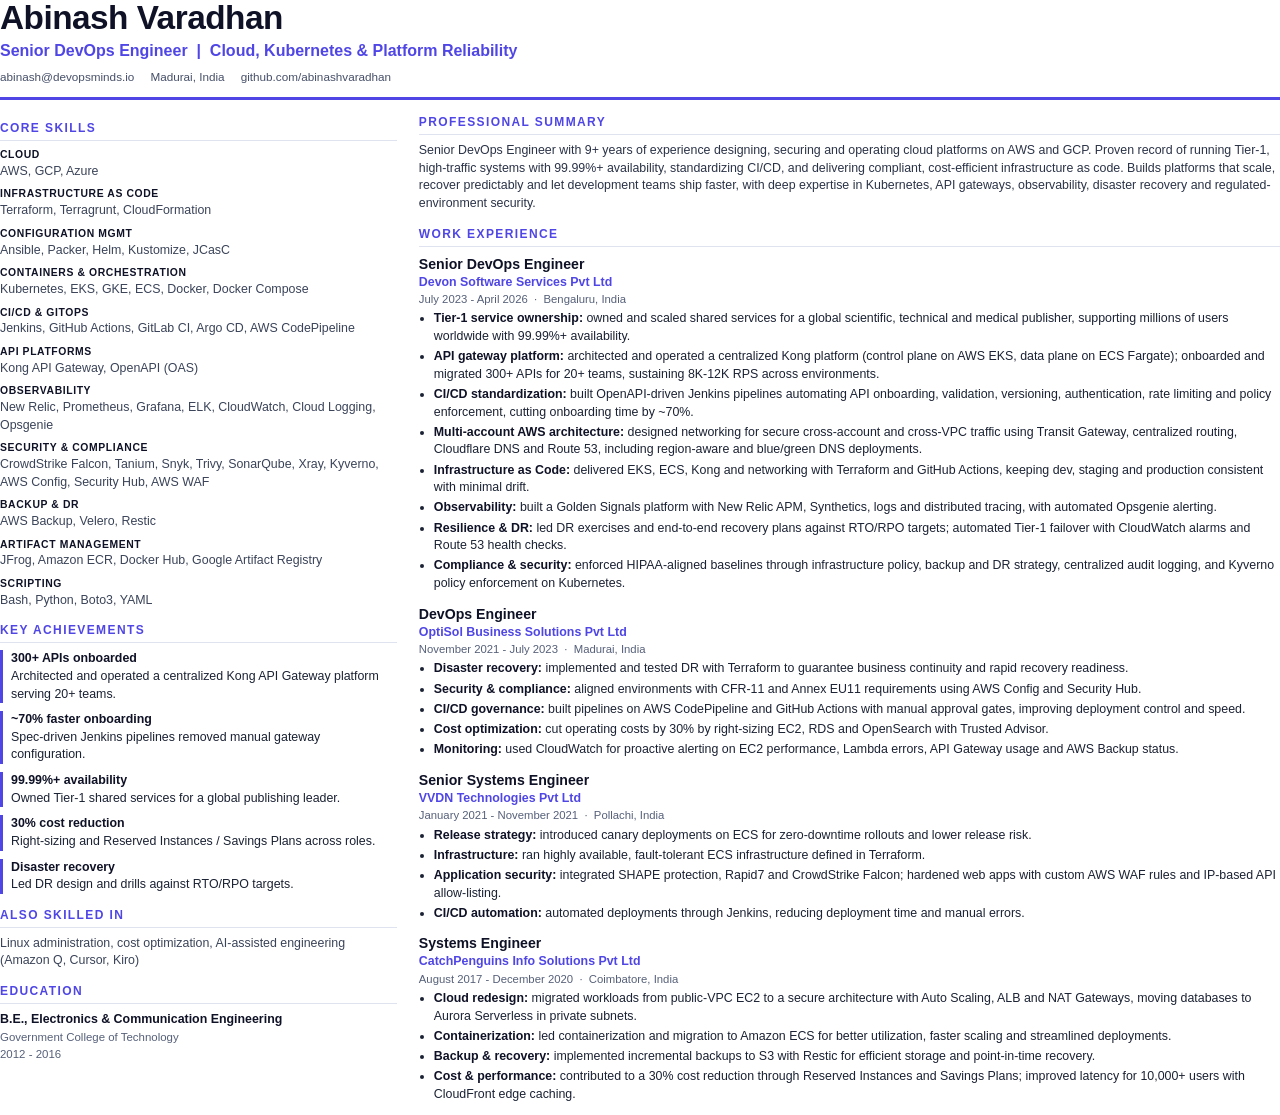
==== resume/resume.html @ 85aef24b "Modernize portfolio: new design, experience section, contact form, rebuilt resume Co-authored-by: Co" ====
<!DOCTYPE html>
<html lang="en">
<head>
<meta charset="UTF-8" />
<title>Abinash Varadhan - Senior DevOps Engineer</title>
<style>
  @page { size: A4; margin: 13mm 14mm; }
  * { box-sizing: border-box; margin: 0; padding: 0; }
  body {
    font-family: -apple-system, "Helvetica Neue", Arial, sans-serif;
    font-size: 9.3pt; line-height: 1.42; color: #1b2233;
  }
  header { padding-bottom: 11px; border-bottom: 3px solid #4f46e5; margin-bottom: 4px; }
  h1 { font-size: 25pt; letter-spacing: -0.5px; line-height: 1.1; color: #0f1226; }
  .role { font-size: 12pt; font-weight: 600; color: #4f46e5; margin-top: 3px; }
  .contact { margin-top: 7px; font-size: 8.8pt; color: #475069; display: flex; flex-wrap: wrap; gap: 3px 16px; }
  .layout { display: grid; grid-template-columns: 31% 1fr; gap: 0 22px; }
  aside { padding-top: 6px; }
  h2 {
    font-size: 9pt; text-transform: uppercase; letter-spacing: 1.4px; color: #4f46e5;
    border-bottom: 1px solid #dfe3f0; padding-bottom: 3px; margin: 13px 0 7px;
  }
  aside h2:first-child, main h2:first-child { margin-top: 10px; }
  .sk { margin-bottom: 7px; break-inside: avoid; }
  .sk b { display: block; font-size: 7.8pt; text-transform: uppercase; letter-spacing: 0.6px; color: #0f1226; }
  .sk span { color: #3a4358; }
  .ach { margin-bottom: 8px; padding-left: 8px; border-left: 3px solid #4f46e5; break-inside: avoid; }
  .ach b { display: block; color: #0f1226; }
  .edu b { display: block; color: #0f1226; }
  .edu span { color: #566079; font-size: 8.6pt; }
  .job { margin-bottom: 11px; }
  .job-head { break-after: avoid; }
  .job-head h3 { font-size: 10.6pt; color: #0f1226; }
  .job-head .org { font-weight: 700; color: #4f46e5; }
  .meta { font-size: 8.5pt; color: #566079; margin-bottom: 3px; }
  ul { margin: 3px 0 0 15px; }
  li { margin-bottom: 2.6px; }
  li b { color: #0f1226; }
  p.summary { color: #2b3347; margin-top: 2px; }
</style>
</head>
<body>
<header>
  <h1>Abinash Varadhan</h1>
  <div class="role">Senior DevOps Engineer &nbsp;|&nbsp; Cloud, Kubernetes &amp; Platform Reliability</div>
  <div class="contact">
    <span>abinash@devopsminds.io</span>
    <span>Madurai, India</span>
    <span>github.com/abinashvaradhan</span>
  </div>
</header>

<div class="layout">
<aside>
  <h2>Core Skills</h2>
  <div class="sk"><b>Cloud</b><span>AWS, GCP, Azure</span></div>
  <div class="sk"><b>Infrastructure as Code</b><span>Terraform, Terragrunt, CloudFormation</span></div>
  <div class="sk"><b>Configuration Mgmt</b><span>Ansible, Packer, Helm, Kustomize, JCasC</span></div>
  <div class="sk"><b>Containers &amp; Orchestration</b><span>Kubernetes, EKS, GKE, ECS, Docker, Docker Compose</span></div>
  <div class="sk"><b>CI/CD &amp; GitOps</b><span>Jenkins, GitHub Actions, GitLab CI, Argo CD, AWS CodePipeline</span></div>
  <div class="sk"><b>API Platforms</b><span>Kong API Gateway, OpenAPI (OAS)</span></div>
  <div class="sk"><b>Observability</b><span>New Relic, Prometheus, Grafana, ELK, CloudWatch, Cloud Logging, Opsgenie</span></div>
  <div class="sk"><b>Security &amp; Compliance</b><span>CrowdStrike Falcon, Tanium, Snyk, Trivy, SonarQube, Xray, Kyverno, AWS Config, Security Hub, AWS WAF</span></div>
  <div class="sk"><b>Backup &amp; DR</b><span>AWS Backup, Velero, Restic</span></div>
  <div class="sk"><b>Artifact Management</b><span>JFrog, Amazon ECR, Docker Hub, Google Artifact Registry</span></div>
  <div class="sk"><b>Scripting</b><span>Bash, Python, Boto3, YAML</span></div>

  <h2>Key Achievements</h2>
  <div class="ach"><b>300+ APIs onboarded</b>Architected and operated a centralized Kong API Gateway platform serving 20+ teams.</div>
  <div class="ach"><b>~70% faster onboarding</b>Spec-driven Jenkins pipelines removed manual gateway configuration.</div>
  <div class="ach"><b>99.99%+ availability</b>Owned Tier-1 shared services for a global publishing leader.</div>
  <div class="ach"><b>30% cost reduction</b>Right-sizing and Reserved Instances / Savings Plans across roles.</div>
  <div class="ach"><b>Disaster recovery</b>Led DR design and drills against RTO/RPO targets.</div>

  <h2>Also Skilled In</h2>
  <div class="sk"><span>Linux administration, cost optimization, AI-assisted engineering (Amazon Q, Cursor, Kiro)</span></div>

  <h2>Education</h2>
  <div class="edu"><b>B.E., Electronics &amp; Communication Engineering</b>
  <span>Government College of Technology<br>2012 - 2016</span></div>
</aside>

<main>
  <h2>Professional Summary</h2>
  <p class="summary">
    Senior DevOps Engineer with 9+ years of experience designing, securing and operating cloud platforms on AWS and GCP.
    Proven record of running Tier-1, high-traffic systems with 99.99%+ availability, standardizing CI/CD, and delivering
    compliant, cost-efficient infrastructure as code. Builds platforms that scale, recover predictably and let
    development teams ship faster, with deep expertise in Kubernetes, API gateways, observability, disaster recovery
    and regulated-environment security.
  </p>

  <h2>Work Experience</h2>

  <div class="job">
    <div class="job-head"><h3>Senior DevOps Engineer</h3><span class="org">Devon Software Services Pvt Ltd</span></div>
    <div class="meta">July 2023 - April 2026 &nbsp;&middot;&nbsp; Bengaluru, India</div>
    <ul>
      <li><b>Tier-1 service ownership:</b> owned and scaled shared services for a global scientific, technical and medical publisher, supporting millions of users worldwide with 99.99%+ availability.</li>
      <li><b>API gateway platform:</b> architected and operated a centralized Kong platform (control plane on AWS EKS, data plane on ECS Fargate); onboarded and migrated 300+ APIs for 20+ teams, sustaining 8K-12K RPS across environments.</li>
      <li><b>CI/CD standardization:</b> built OpenAPI-driven Jenkins pipelines automating API onboarding, validation, versioning, authentication, rate limiting and policy enforcement, cutting onboarding time by ~70%.</li>
      <li><b>Multi-account AWS architecture:</b> designed networking for secure cross-account and cross-VPC traffic using Transit Gateway, centralized routing, Cloudflare DNS and Route 53, including region-aware and blue/green DNS deployments.</li>
      <li><b>Infrastructure as Code:</b> delivered EKS, ECS, Kong and networking with Terraform and GitHub Actions, keeping dev, staging and production consistent with minimal drift.</li>
      <li><b>Observability:</b> built a Golden Signals platform with New Relic APM, Synthetics, logs and distributed tracing, with automated Opsgenie alerting.</li>
      <li><b>Resilience &amp; DR:</b> led DR exercises and end-to-end recovery plans against RTO/RPO targets; automated Tier-1 failover with CloudWatch alarms and Route 53 health checks.</li>
      <li><b>Compliance &amp; security:</b> enforced HIPAA-aligned baselines through infrastructure policy, backup and DR strategy, centralized audit logging, and Kyverno policy enforcement on Kubernetes.</li>
    </ul>
  </div>

  <div class="job">
    <div class="job-head"><h3>DevOps Engineer</h3><span class="org">OptiSol Business Solutions Pvt Ltd</span></div>
    <div class="meta">November 2021 - July 2023 &nbsp;&middot;&nbsp; Madurai, India</div>
    <ul>
      <li><b>Disaster recovery:</b> implemented and tested DR with Terraform to guarantee business continuity and rapid recovery readiness.</li>
      <li><b>Security &amp; compliance:</b> aligned environments with CFR-11 and Annex EU11 requirements using AWS Config and Security Hub.</li>
      <li><b>CI/CD governance:</b> built pipelines on AWS CodePipeline and GitHub Actions with manual approval gates, improving deployment control and speed.</li>
      <li><b>Cost optimization:</b> cut operating costs by 30% by right-sizing EC2, RDS and OpenSearch with Trusted Advisor.</li>
      <li><b>Monitoring:</b> used CloudWatch for proactive alerting on EC2 performance, Lambda errors, API Gateway usage and AWS Backup status.</li>
    </ul>
  </div>

  <div class="job">
    <div class="job-head"><h3>Senior Systems Engineer</h3><span class="org">VVDN Technologies Pvt Ltd</span></div>
    <div class="meta">January 2021 - November 2021 &nbsp;&middot;&nbsp; Pollachi, India</div>
    <ul>
      <li><b>Release strategy:</b> introduced canary deployments on ECS for zero-downtime rollouts and lower release risk.</li>
      <li><b>Infrastructure:</b> ran highly available, fault-tolerant ECS infrastructure defined in Terraform.</li>
      <li><b>Application security:</b> integrated SHAPE protection, Rapid7 and CrowdStrike Falcon; hardened web apps with custom AWS WAF rules and IP-based API allow-listing.</li>
      <li><b>CI/CD automation:</b> automated deployments through Jenkins, reducing deployment time and manual errors.</li>
    </ul>
  </div>

  <div class="job">
    <div class="job-head"><h3>Systems Engineer</h3><span class="org">CatchPenguins Info Solutions Pvt Ltd</span></div>
    <div class="meta">August 2017 - December 2020 &nbsp;&middot;&nbsp; Coimbatore, India</div>
    <ul>
      <li><b>Cloud redesign:</b> migrated workloads from public-VPC EC2 to a secure architecture with Auto Scaling, ALB and NAT Gateways, moving databases to Aurora Serverless in private subnets.</li>
      <li><b>Containerization:</b> led containerization and migration to Amazon ECS for better utilization, faster scaling and streamlined deployments.</li>
      <li><b>Backup &amp; recovery:</b> implemented incremental backups to S3 with Restic for efficient storage and point-in-time recovery.</li>
      <li><b>Cost &amp; performance:</b> contributed to a 30% cost reduction through Reserved Instances and Savings Plans; improved latency for 10,000+ users with CloudFront edge caching.</li>
    </ul>
  </div>
</main>
</div>
</body>
</html>
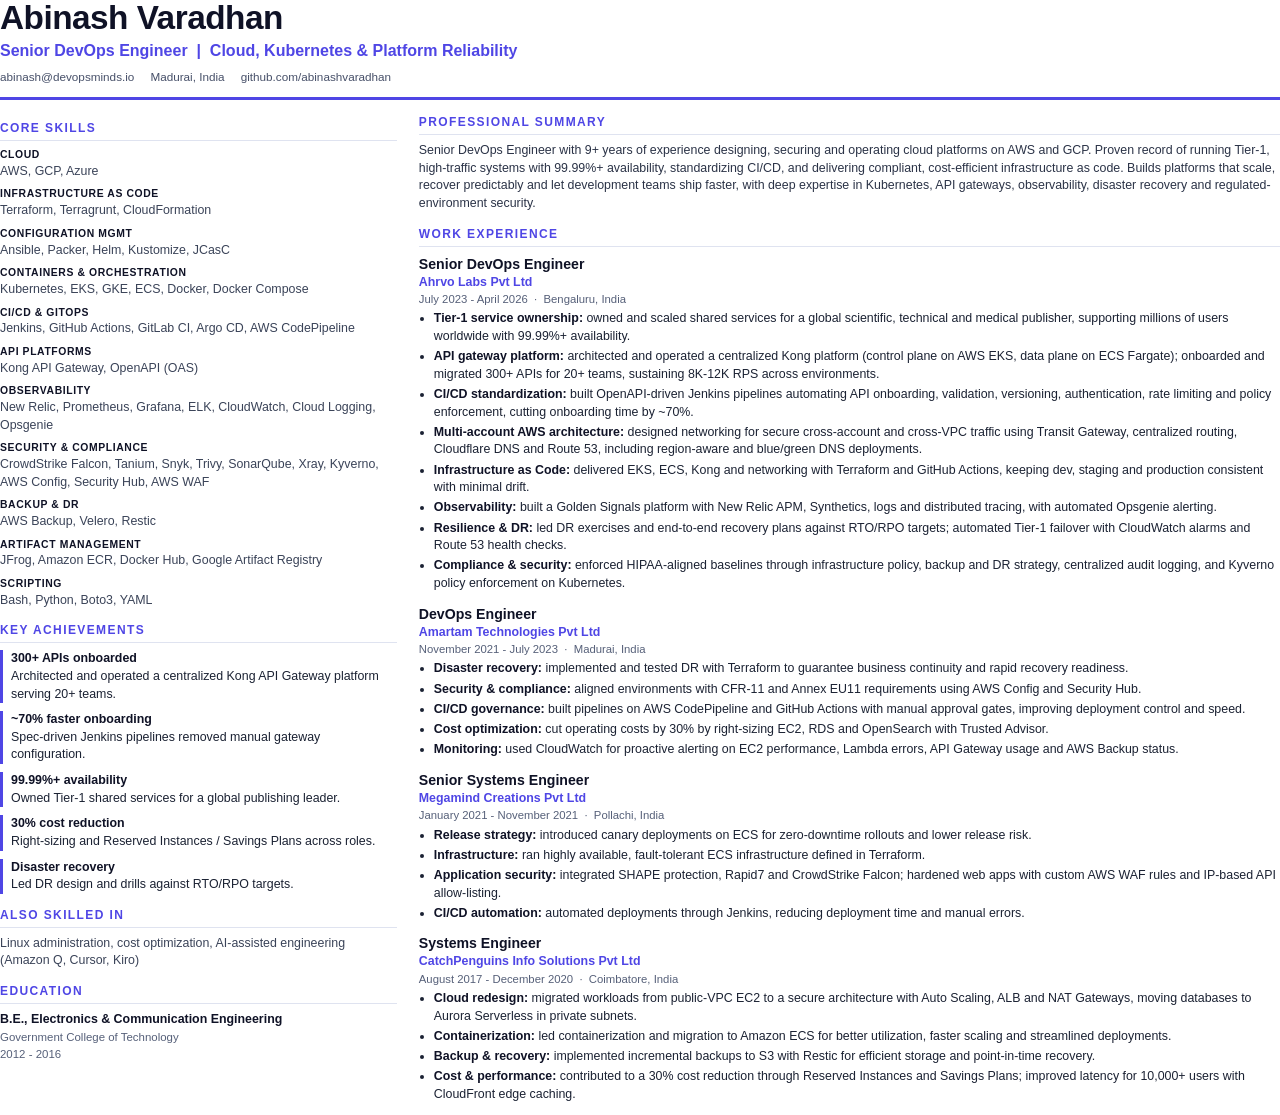
==== commit f21a9118: "Update employer names Co-authored-by: Copilot <223556219+Copilot@users.noreply.github.com>" ====
--- a/resume/resume.html
+++ b/resume/resume.html
@@ -93,7 +93,7 @@
   <h2>Work Experience</h2>
 
   <div class="job">
-    <div class="job-head"><h3>Senior DevOps Engineer</h3><span class="org">Devon Software Services Pvt Ltd</span></div>
+    <div class="job-head"><h3>Senior DevOps Engineer</h3><span class="org">Ahrvo Labs Pvt Ltd</span></div>
     <div class="meta">July 2023 - April 2026 &nbsp;&middot;&nbsp; Bengaluru, India</div>
     <ul>
       <li><b>Tier-1 service ownership:</b> owned and scaled shared services for a global scientific, technical and medical publisher, supporting millions of users worldwide with 99.99%+ availability.</li>
@@ -108,7 +108,7 @@
   </div>
 
   <div class="job">
-    <div class="job-head"><h3>DevOps Engineer</h3><span class="org">OptiSol Business Solutions Pvt Ltd</span></div>
+    <div class="job-head"><h3>DevOps Engineer</h3><span class="org">Amartam Technologies Pvt Ltd</span></div>
     <div class="meta">November 2021 - July 2023 &nbsp;&middot;&nbsp; Madurai, India</div>
     <ul>
       <li><b>Disaster recovery:</b> implemented and tested DR with Terraform to guarantee business continuity and rapid recovery readiness.</li>
@@ -120,7 +120,7 @@
   </div>
 
   <div class="job">
-    <div class="job-head"><h3>Senior Systems Engineer</h3><span class="org">VVDN Technologies Pvt Ltd</span></div>
+    <div class="job-head"><h3>Senior Systems Engineer</h3><span class="org">Megamind Creations Pvt Ltd</span></div>
     <div class="meta">January 2021 - November 2021 &nbsp;&middot;&nbsp; Pollachi, India</div>
     <ul>
       <li><b>Release strategy:</b> introduced canary deployments on ECS for zero-downtime rollouts and lower release risk.</li>
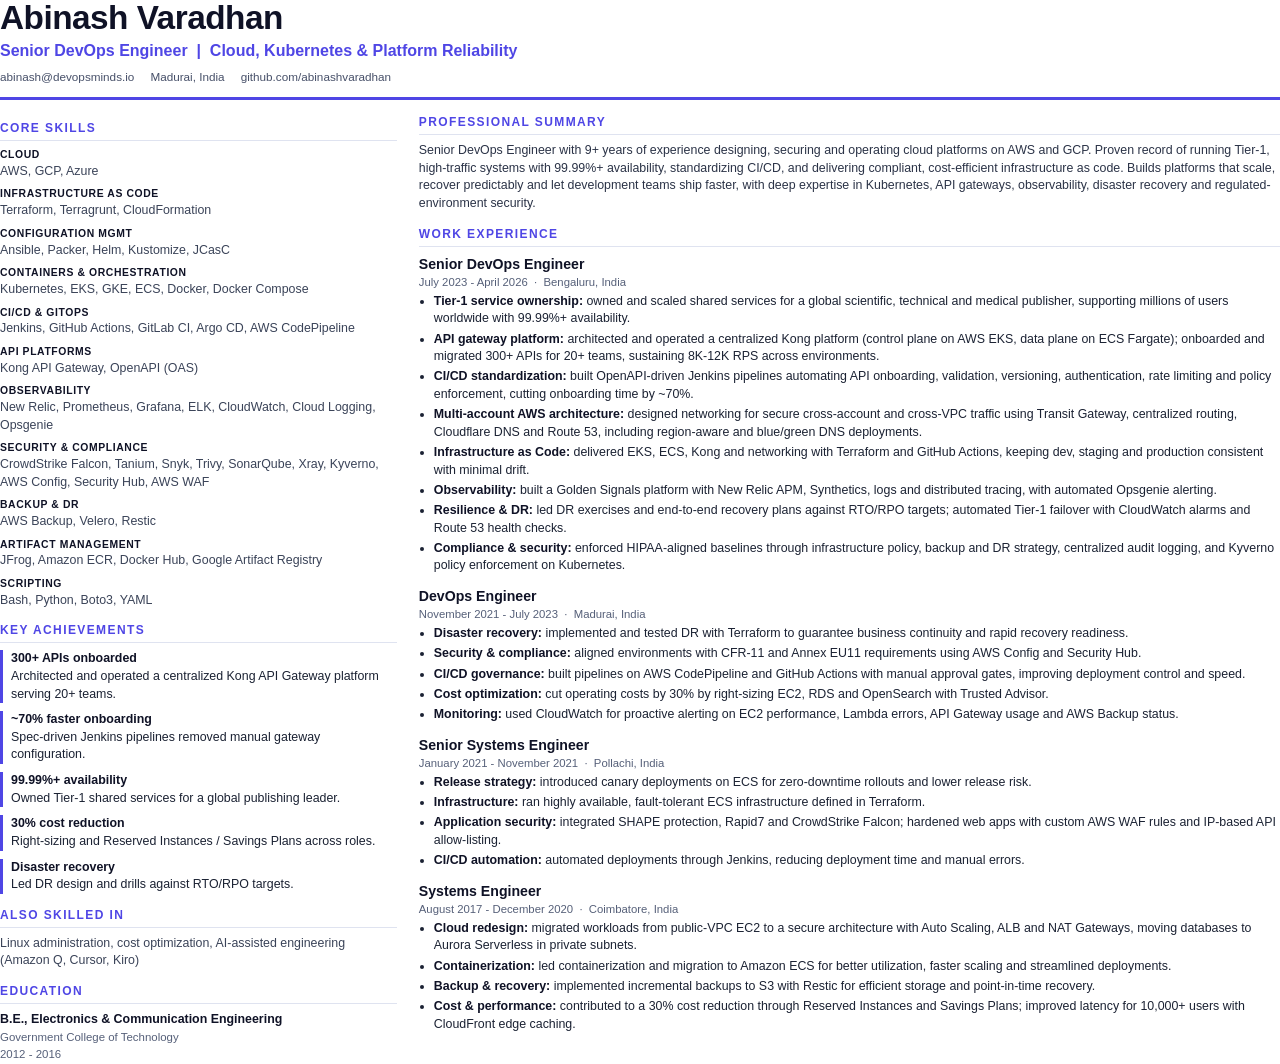
==== commit c4da7c0a: "Switch headings to Sora; remove organization names from resume Co-authored-by: Copilot <223556219+Co" ====
--- a/resume/resume.html
+++ b/resume/resume.html
@@ -93,7 +93,7 @@
   <h2>Work Experience</h2>
 
   <div class="job">
-    <div class="job-head"><h3>Senior DevOps Engineer</h3><span class="org">Ahrvo Labs Pvt Ltd</span></div>
+    <div class="job-head"><h3>Senior DevOps Engineer</h3></div>
     <div class="meta">July 2023 - April 2026 &nbsp;&middot;&nbsp; Bengaluru, India</div>
     <ul>
       <li><b>Tier-1 service ownership:</b> owned and scaled shared services for a global scientific, technical and medical publisher, supporting millions of users worldwide with 99.99%+ availability.</li>
@@ -108,7 +108,7 @@
   </div>
 
   <div class="job">
-    <div class="job-head"><h3>DevOps Engineer</h3><span class="org">Amartam Technologies Pvt Ltd</span></div>
+    <div class="job-head"><h3>DevOps Engineer</h3></div>
     <div class="meta">November 2021 - July 2023 &nbsp;&middot;&nbsp; Madurai, India</div>
     <ul>
       <li><b>Disaster recovery:</b> implemented and tested DR with Terraform to guarantee business continuity and rapid recovery readiness.</li>
@@ -120,7 +120,7 @@
   </div>
 
   <div class="job">
-    <div class="job-head"><h3>Senior Systems Engineer</h3><span class="org">Megamind Creations Pvt Ltd</span></div>
+    <div class="job-head"><h3>Senior Systems Engineer</h3></div>
     <div class="meta">January 2021 - November 2021 &nbsp;&middot;&nbsp; Pollachi, India</div>
     <ul>
       <li><b>Release strategy:</b> introduced canary deployments on ECS for zero-downtime rollouts and lower release risk.</li>
@@ -131,7 +131,7 @@
   </div>
 
   <div class="job">
-    <div class="job-head"><h3>Systems Engineer</h3><span class="org">CatchPenguins Info Solutions Pvt Ltd</span></div>
+    <div class="job-head"><h3>Systems Engineer</h3></div>
     <div class="meta">August 2017 - December 2020 &nbsp;&middot;&nbsp; Coimbatore, India</div>
     <ul>
       <li><b>Cloud redesign:</b> migrated workloads from public-VPC EC2 to a secure architecture with Auto Scaling, ALB and NAT Gateways, moving databases to Aurora Serverless in private subnets.</li>
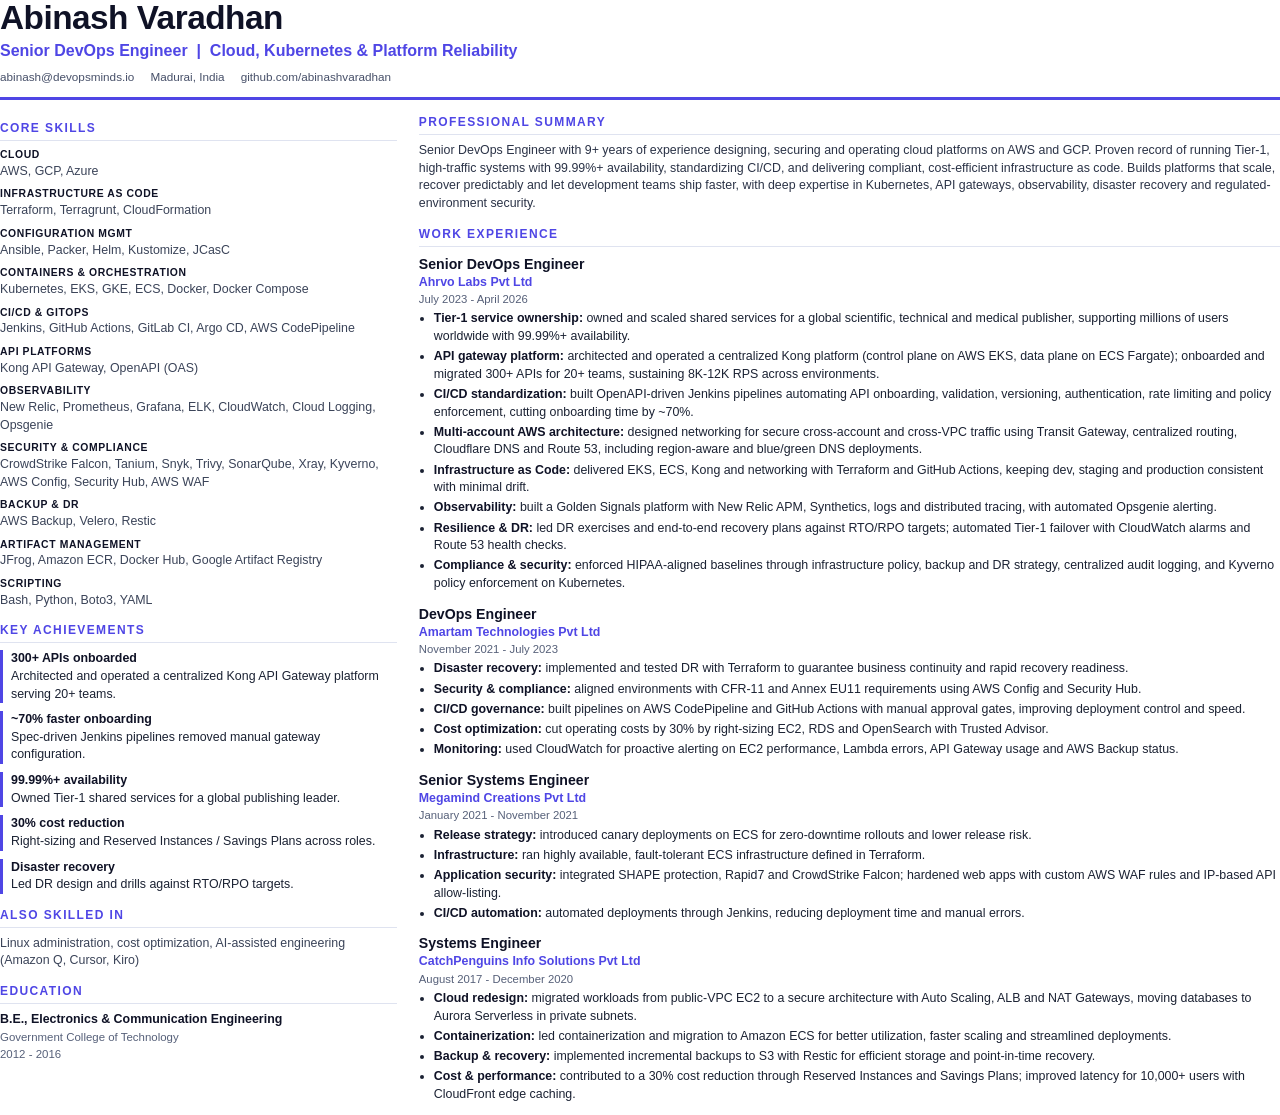
==== commit 65f5e69a: "Restore company names; drop job locations from resume Co-authored-by: Copilot <223556219+Copilot@use" ====
--- a/resume/resume.html
+++ b/resume/resume.html
@@ -93,8 +93,8 @@
   <h2>Work Experience</h2>
 
   <div class="job">
-    <div class="job-head"><h3>Senior DevOps Engineer</h3></div>
-    <div class="meta">July 2023 - April 2026 &nbsp;&middot;&nbsp; Bengaluru, India</div>
+    <div class="job-head"><h3>Senior DevOps Engineer</h3><span class="org">Ahrvo Labs Pvt Ltd</span></div>
+    <div class="meta">July 2023 - April 2026</div>
     <ul>
       <li><b>Tier-1 service ownership:</b> owned and scaled shared services for a global scientific, technical and medical publisher, supporting millions of users worldwide with 99.99%+ availability.</li>
       <li><b>API gateway platform:</b> architected and operated a centralized Kong platform (control plane on AWS EKS, data plane on ECS Fargate); onboarded and migrated 300+ APIs for 20+ teams, sustaining 8K-12K RPS across environments.</li>
@@ -108,8 +108,8 @@
   </div>
 
   <div class="job">
-    <div class="job-head"><h3>DevOps Engineer</h3></div>
-    <div class="meta">November 2021 - July 2023 &nbsp;&middot;&nbsp; Madurai, India</div>
+    <div class="job-head"><h3>DevOps Engineer</h3><span class="org">Amartam Technologies Pvt Ltd</span></div>
+    <div class="meta">November 2021 - July 2023</div>
     <ul>
       <li><b>Disaster recovery:</b> implemented and tested DR with Terraform to guarantee business continuity and rapid recovery readiness.</li>
       <li><b>Security &amp; compliance:</b> aligned environments with CFR-11 and Annex EU11 requirements using AWS Config and Security Hub.</li>
@@ -120,8 +120,8 @@
   </div>
 
   <div class="job">
-    <div class="job-head"><h3>Senior Systems Engineer</h3></div>
-    <div class="meta">January 2021 - November 2021 &nbsp;&middot;&nbsp; Pollachi, India</div>
+    <div class="job-head"><h3>Senior Systems Engineer</h3><span class="org">Megamind Creations Pvt Ltd</span></div>
+    <div class="meta">January 2021 - November 2021</div>
     <ul>
       <li><b>Release strategy:</b> introduced canary deployments on ECS for zero-downtime rollouts and lower release risk.</li>
       <li><b>Infrastructure:</b> ran highly available, fault-tolerant ECS infrastructure defined in Terraform.</li>
@@ -131,8 +131,8 @@
   </div>
 
   <div class="job">
-    <div class="job-head"><h3>Systems Engineer</h3></div>
-    <div class="meta">August 2017 - December 2020 &nbsp;&middot;&nbsp; Coimbatore, India</div>
+    <div class="job-head"><h3>Systems Engineer</h3><span class="org">CatchPenguins Info Solutions Pvt Ltd</span></div>
+    <div class="meta">August 2017 - December 2020</div>
     <ul>
       <li><b>Cloud redesign:</b> migrated workloads from public-VPC EC2 to a secure architecture with Auto Scaling, ALB and NAT Gateways, moving databases to Aurora Serverless in private subnets.</li>
       <li><b>Containerization:</b> led containerization and migration to Amazon ECS for better utilization, faster scaling and streamlined deployments.</li>
